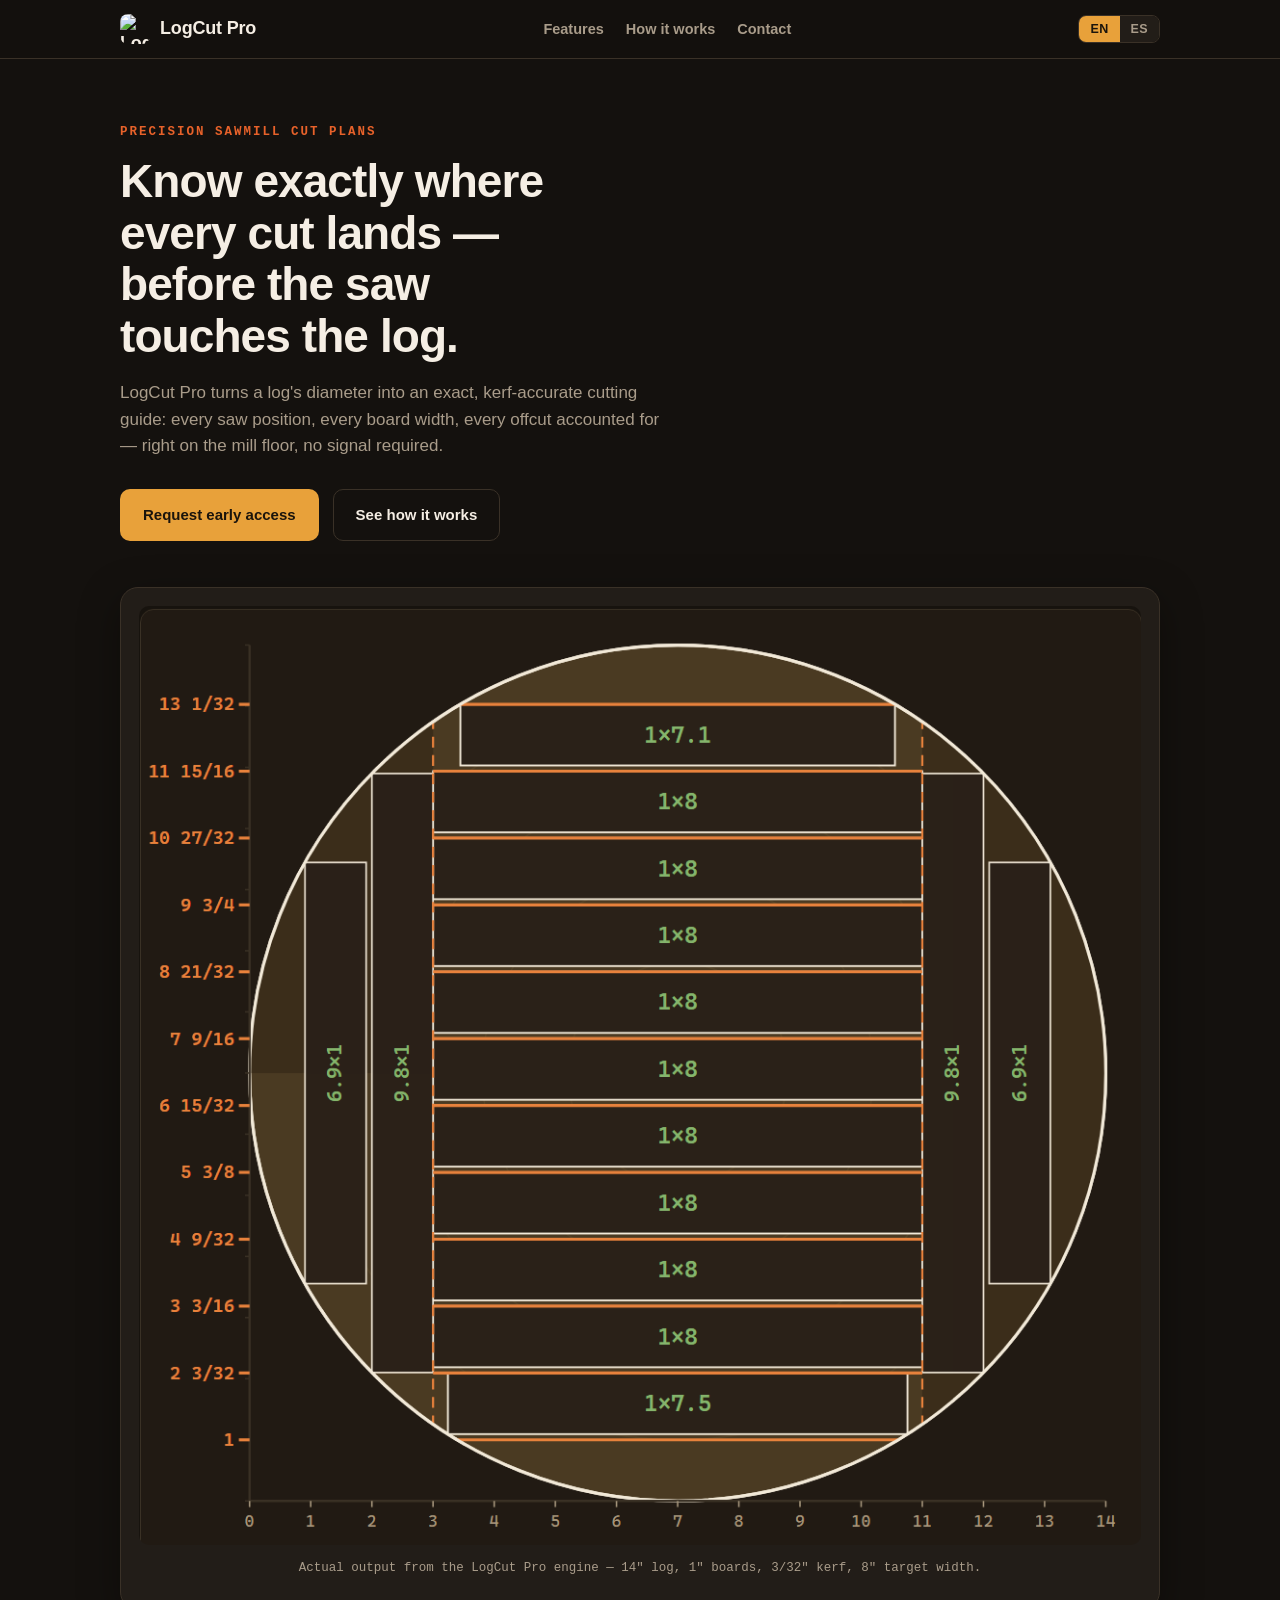
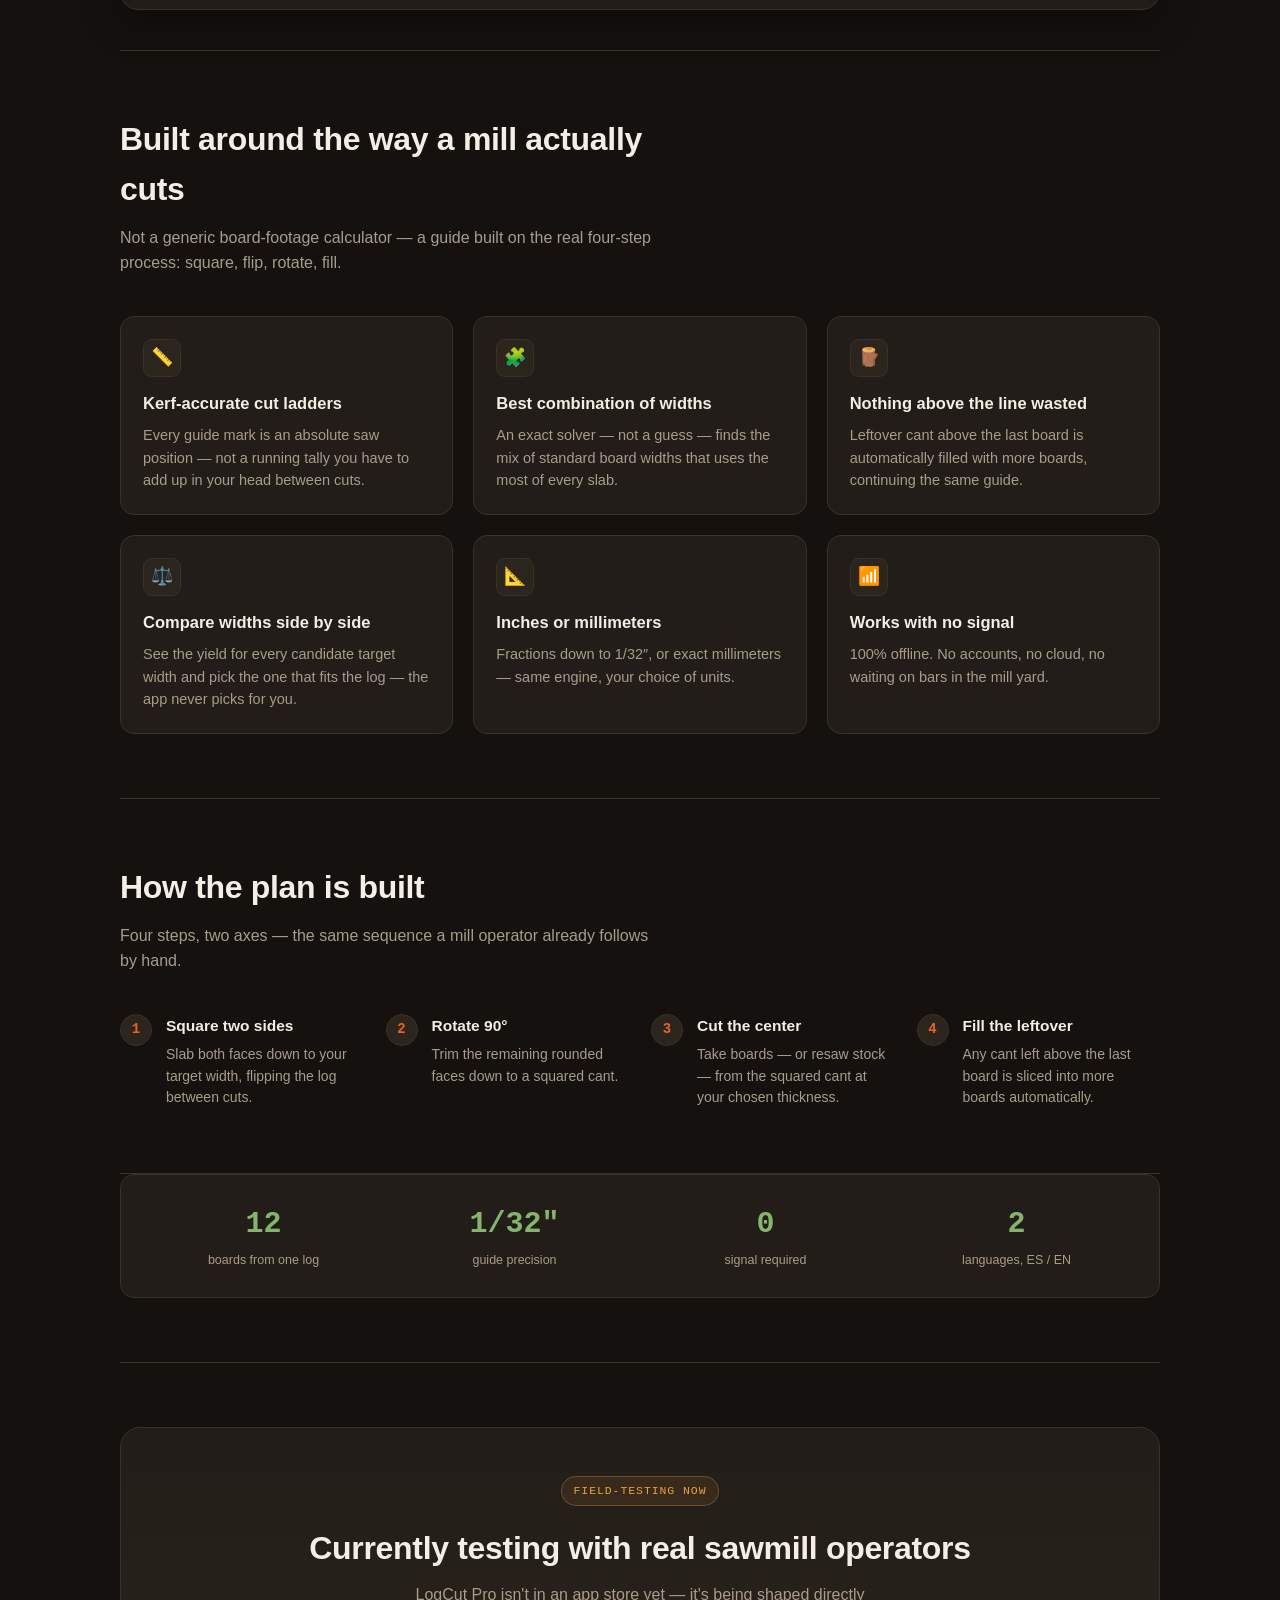
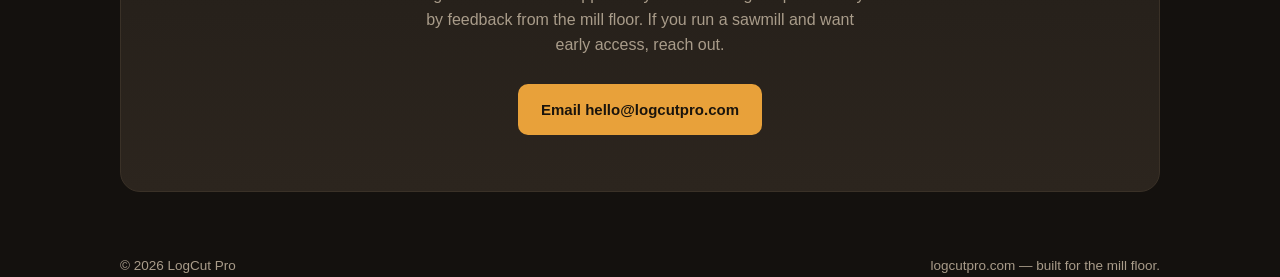
==== index.html @ 12db5804 "Landing page for LogCut Pro" ====
<!DOCTYPE html>
<html lang="en" data-lang="en">
<head>
<meta charset="UTF-8" />
<meta name="viewport" content="width=device-width, initial-scale=1.0" />
<title>LogCut Pro — Precision cut plans for the mill floor</title>
<meta name="description" content="LogCut Pro turns a log's diameter into an exact, kerf-accurate cutting guide — every saw position, every board width, right on the mill floor, no signal required." />
<link rel="icon" href="assets/favicon.png" />
<style>
  :root {
    --bg: #14110E;
    --surface: #221D18;
    --surface-alt: #2C251E;
    --border: #3A3127;
    --text: #F5EEE4;
    --text-dim: #A99C8A;
    --accent: #E8A13A;
    --accent-text: #1A140C;
    --cut: #E8622A;
    --dim-green: #85B56D;
    --danger: #D9534F;
    --font-ui: -apple-system, BlinkMacSystemFont, "Segoe UI", Roboto, Helvetica, Arial, sans-serif;
    --font-mono: ui-monospace, "Cascadia Mono", "SF Mono", Menlo, Consolas, monospace;
  }
  * { box-sizing: border-box; }
  html { scroll-behavior: smooth; }
  html, body { overflow-x: hidden; max-width: 100%; }
  body {
    margin: 0;
    background: var(--bg);
    color: var(--text);
    font-family: var(--font-ui);
    line-height: 1.55;
    -webkit-font-smoothing: antialiased;
  }
  img { max-width: 100%; display: block; }
  a { color: inherit; }
  .wrap { max-width: 1080px; margin: 0 auto; padding: 0 20px; }

  /* ---- Nav ---- */
  header.nav {
    position: sticky;
    top: 0;
    z-index: 20;
    background: rgba(20, 17, 14, 0.92);
    backdrop-filter: blur(6px);
    border-bottom: 1px solid var(--border);
  }
  .nav-inner {
    max-width: 1080px;
    margin: 0 auto;
    padding: 14px 20px;
    display: flex;
    flex-wrap: wrap;
    align-items: center;
    justify-content: space-between;
    gap: 10px 16px;
  }
  .brand { display: flex; align-items: center; gap: 10px; font-weight: 800; font-size: 18px; letter-spacing: -0.01em; }
  .brand img { width: 30px; height: 30px; border-radius: 8px; }
  nav.links { display: flex; align-items: center; gap: 22px; order: 3; width: 100%; justify-content: center; }
  @media (min-width: 620px) {
    nav.links { width: auto; order: 0; }
  }
  nav.links a {
    text-decoration: none;
    color: var(--text-dim);
    font-size: 14.5px;
    font-weight: 600;
  }
  nav.links a:hover { color: var(--text); }
  .lang-toggle {
    display: flex;
    border: 1px solid var(--border);
    border-radius: 8px;
    overflow: hidden;
  }
  .lang-toggle button {
    background: var(--surface);
    color: var(--text-dim);
    border: none;
    padding: 6px 11px;
    font-size: 12.5px;
    font-weight: 700;
    cursor: pointer;
    letter-spacing: 0.03em;
  }
  .lang-toggle button.active { background: var(--accent); color: var(--accent-text); }

  /* ---- Hero ---- */
  .hero { padding: 64px 0 40px; }
  .eyebrow {
    font-family: var(--font-mono);
    font-size: 12.5px;
    letter-spacing: 0.16em;
    text-transform: uppercase;
    color: var(--cut);
    margin: 0 0 14px;
    font-weight: 700;
  }
  h1 {
    font-size: clamp(30px, 4.6vw, 46px);
    line-height: 1.12;
    margin: 0 0 18px;
    letter-spacing: -0.02em;
    max-width: 18ch;
  }
  .lede { color: var(--text-dim); font-size: 17px; max-width: 58ch; margin: 0 0 30px; }
  .cta-row { display: flex; flex-wrap: wrap; gap: 14px; margin-bottom: 8px; }
  .btn {
    display: inline-flex;
    align-items: center;
    gap: 8px;
    padding: 13px 22px;
    border-radius: 10px;
    font-weight: 700;
    font-size: 15px;
    text-decoration: none;
    border: 1px solid transparent;
    cursor: pointer;
  }
  .btn-primary { background: var(--accent); color: var(--accent-text); }
  .btn-primary:hover { filter: brightness(1.08); }
  .btn-ghost { background: transparent; border-color: var(--border); color: var(--text); }
  .btn-ghost:hover { border-color: var(--text-dim); }

  .hero-shot {
    margin-top: 46px;
    background: var(--surface);
    border: 1px solid var(--border);
    border-radius: 18px;
    padding: 18px;
    box-shadow: 0 12px 40px rgba(0,0,0,0.35);
  }
  .hero-shot img { border-radius: 10px; }
  .hero-caption {
    font-family: var(--font-mono);
    font-size: 12.5px;
    color: var(--text-dim);
    margin-top: 14px;
    text-align: center;
  }

  /* ---- Sections ---- */
  section { padding: 64px 0; border-top: 1px solid var(--border); }
  .section-head { max-width: 60ch; margin-bottom: 40px; }
  h2 { font-size: clamp(24px, 3vw, 32px); margin: 0 0 12px; letter-spacing: -0.01em; }
  .section-lede { color: var(--text-dim); font-size: 16px; margin: 0; }

  .grid {
    display: grid;
    grid-template-columns: repeat(auto-fit, minmax(260px, 1fr));
    gap: 20px;
  }
  .card {
    background: var(--surface);
    border: 1px solid var(--border);
    border-radius: 14px;
    padding: 22px;
  }
  .card .icon {
    width: 38px;
    height: 38px;
    border-radius: 9px;
    background: var(--surface-alt);
    border: 1px solid var(--border);
    display: flex;
    align-items: center;
    justify-content: center;
    font-size: 18px;
    margin-bottom: 14px;
  }
  .card h3 { font-size: 16.5px; margin: 0 0 8px; }
  .card p { color: var(--text-dim); font-size: 14.5px; margin: 0; }

  /* ---- How it works ---- */
  .steps { display: grid; grid-template-columns: repeat(auto-fit, minmax(220px, 1fr)); gap: 22px; counter-reset: step; }
  .step { position: relative; padding-left: 46px; }
  .step .num {
    position: absolute;
    left: 0; top: 0;
    width: 32px; height: 32px;
    border-radius: 50%;
    background: var(--surface-alt);
    border: 1px solid var(--border);
    color: var(--cut);
    font-weight: 800;
    font-family: var(--font-mono);
    display: flex; align-items: center; justify-content: center;
    font-size: 14px;
  }
  .step h3 { font-size: 15.5px; margin: 0 0 6px; }
  .step p { color: var(--text-dim); font-size: 14px; margin: 0; }

  /* ---- Stat strip ---- */
  .stat-strip {
    display: grid;
    grid-template-columns: repeat(auto-fit, minmax(150px, 1fr));
    gap: 18px;
    background: var(--surface);
    border: 1px solid var(--border);
    border-radius: 14px;
    padding: 26px;
  }
  .stat { text-align: center; }
  .stat .n { font-size: 30px; font-weight: 800; color: var(--dim-green); font-family: var(--font-mono); }
  .stat .l { font-size: 12.5px; color: var(--text-dim); margin-top: 4px; }

  /* ---- Access ---- */
  .access {
    background: linear-gradient(180deg, var(--surface) 0%, var(--surface-alt) 100%);
    border: 1px solid var(--border);
    border-radius: 20px;
    padding: 48px 36px;
    text-align: center;
  }
  .access h2 { margin-bottom: 10px; }
  .access p { color: var(--text-dim); max-width: 52ch; margin: 0 auto 26px; }
  .badge {
    display: inline-block;
    font-family: var(--font-mono);
    font-size: 11.5px;
    letter-spacing: 0.08em;
    text-transform: uppercase;
    color: var(--accent);
    background: rgba(232, 161, 58, 0.1);
    border: 1px solid rgba(232, 161, 58, 0.3);
    padding: 5px 12px;
    border-radius: 999px;
    margin-bottom: 18px;
  }

  footer { padding: 34px 0 50px; }
  .foot-inner {
    display: flex;
    flex-wrap: wrap;
    justify-content: space-between;
    gap: 14px;
    color: var(--text-dim);
    font-size: 13.5px;
  }
  .foot-inner a { text-decoration: underline; text-underline-offset: 3px; }

  .lang-hidden { display: none !important; }
</style>
</head>
<body>

<header class="nav">
  <div class="nav-inner">
    <div class="brand"><img src="assets/icon.png" alt="LogCut Pro" />LogCut Pro</div>
    <nav class="links">
      <a href="#features" data-i18n-en>Features</a>
      <a href="#features" data-i18n-es>Funciones</a>
      <a href="#how" data-i18n-en>How it works</a>
      <a href="#how" data-i18n-es>Cómo funciona</a>
      <a href="#access" data-i18n-en>Contact</a>
      <a href="#access" data-i18n-es>Contacto</a>
    </nav>
    <div class="lang-toggle">
      <button id="btn-en" class="active">EN</button>
      <button id="btn-es">ES</button>
    </div>
  </div>
</header>

<main class="wrap">

  <section class="hero" style="border-top:none;">
    <p class="eyebrow" data-i18n-en>Precision sawmill cut plans</p>
    <p class="eyebrow" data-i18n-es>Planes de corte precisos para aserraderos</p>

    <h1 data-i18n-en>Know exactly where every cut lands — before the saw touches the log.</h1>
    <h1 data-i18n-es>Sabe exactamente dónde entra cada corte — antes de que la sierra toque la troza.</h1>

    <p class="lede" data-i18n-en>LogCut Pro turns a log's diameter into an exact, kerf-accurate cutting guide: every saw position, every board width, every offcut accounted for — right on the mill floor, no signal required.</p>
    <p class="lede" data-i18n-es>LogCut Pro convierte el diámetro de una troza en una guía de corte exacta, con el kerf ya descontado: cada posición de sierra, cada ancho de tabla, cada sobrante ya calculado — directo en el piso del aserradero, sin necesidad de señal.</p>

    <div class="cta-row">
      <a class="btn btn-primary" href="mailto:hello@logcutpro.com?subject=LogCut%20Pro%20-%20Early%20access" data-i18n-en>Request early access</a>
      <a class="btn btn-primary" href="mailto:hello@logcutpro.com?subject=LogCut%20Pro%20-%20Acceso%20anticipado" data-i18n-es>Solicitar acceso anticipado</a>
      <a class="btn btn-ghost" href="#how" data-i18n-en>See how it works</a>
      <a class="btn btn-ghost" href="#how" data-i18n-es>Ver cómo funciona</a>
    </div>

    <div class="hero-shot">
      <img src="assets/hero-diagram.png" alt="Real cutting guide generated by the LogCut Pro engine for a 14 inch log" />
      <p class="hero-caption" data-i18n-en>Actual output from the LogCut Pro engine — 14&Prime; log, 1&Prime; boards, 3/32&Prime; kerf, 8&Prime; target width.</p>
      <p class="hero-caption" data-i18n-es>Resultado real del motor de LogCut Pro — troza de 14&Prime;, tablas de 1&Prime;, kerf de 3/32&Prime;, ancho objetivo de 8&Prime;.</p>
    </div>
  </section>

  <section id="features">
    <div class="section-head">
      <h2 data-i18n-en>Built around the way a mill actually cuts</h2>
      <h2 data-i18n-es>Pensada para cómo se corta de verdad en el aserradero</h2>
      <p class="section-lede" data-i18n-en>Not a generic board-footage calculator — a guide built on the real four-step process: square, flip, rotate, fill.</p>
      <p class="section-lede" data-i18n-es>No es una calculadora genérica de pie-tabla — es una guía basada en el proceso real de cuatro pasos: escuadrar, voltear, rotar y rellenar.</p>
    </div>

    <div class="grid">
      <div class="card">
        <div class="icon">📏</div>
        <h3 data-i18n-en>Kerf-accurate cut ladders</h3>
        <h3 data-i18n-es>Escalera de cortes exacta con kerf</h3>
        <p data-i18n-en>Every guide mark is an absolute saw position — not a running tally you have to add up in your head between cuts.</p>
        <p data-i18n-es>Cada marca de la guía es una posición absoluta de la sierra — no una suma que tengas que llevar en la cabeza entre corte y corte.</p>
      </div>
      <div class="card">
        <div class="icon">🧩</div>
        <h3 data-i18n-en>Best combination of widths</h3>
        <h3 data-i18n-es>Mejor combinación de anchos</h3>
        <p data-i18n-en>An exact solver — not a guess — finds the mix of standard board widths that uses the most of every slab.</p>
        <p data-i18n-es>Un solucionador exacto — no una aproximación — encuentra la combinación de anchos estándar que mejor aprovecha cada cachete.</p>
      </div>
      <div class="card">
        <div class="icon">🪵</div>
        <h3 data-i18n-en>Nothing above the line wasted</h3>
        <h3 data-i18n-es>Nada se desperdicia arriba de la línea</h3>
        <p data-i18n-en>Leftover cant above the last board is automatically filled with more boards, continuing the same guide.</p>
        <p data-i18n-es>El sobrante del canto arriba de la última tabla se rellena solo con más tablas, siguiendo la misma guía.</p>
      </div>
      <div class="card">
        <div class="icon">⚖️</div>
        <h3 data-i18n-en>Compare widths side by side</h3>
        <h3 data-i18n-es>Compara anchos uno junto a otro</h3>
        <p data-i18n-en>See the yield for every candidate target width and pick the one that fits the log — the app never picks for you.</p>
        <p data-i18n-es>Ve el rendimiento de cada ancho objetivo candidato y elige el que mejor le quede a la troza — la app nunca decide por ti.</p>
      </div>
      <div class="card">
        <div class="icon">📐</div>
        <h3 data-i18n-en>Inches or millimeters</h3>
        <h3 data-i18n-es>Pulgadas o milímetros</h3>
        <p data-i18n-en>Fractions down to 1/32&Prime;, or exact millimeters — same engine, your choice of units.</p>
        <p data-i18n-es>Fracciones hasta 1/32&Prime;, o milímetros exactos — mismo motor, tú eliges la unidad.</p>
      </div>
      <div class="card">
        <div class="icon">📶</div>
        <h3 data-i18n-en>Works with no signal</h3>
        <h3 data-i18n-es>Funciona sin señal</h3>
        <p data-i18n-en>100% offline. No accounts, no cloud, no waiting on bars in the mill yard.</p>
        <p data-i18n-es>100% sin conexión. Sin cuentas, sin nube, sin esperar señal en el patio del aserradero.</p>
      </div>
    </div>
  </section>

  <section id="how">
    <div class="section-head">
      <h2 data-i18n-en>How the plan is built</h2>
      <h2 data-i18n-es>Cómo se arma el plan</h2>
      <p class="section-lede" data-i18n-en>Four steps, two axes — the same sequence a mill operator already follows by hand.</p>
      <p class="section-lede" data-i18n-es>Cuatro pasos, dos ejes — la misma secuencia que un operario ya sigue a mano.</p>
    </div>
    <div class="steps">
      <div class="step">
        <div class="num">1</div>
        <h3 data-i18n-en>Square two sides</h3>
        <h3 data-i18n-es>Escuadrar dos lados</h3>
        <p data-i18n-en>Slab both faces down to your target width, flipping the log between cuts.</p>
        <p data-i18n-es>Se sacan los cachetes de ambos lados hasta el ancho objetivo, volteando la troza entre corte y corte.</p>
      </div>
      <div class="step">
        <div class="num">2</div>
        <h3 data-i18n-en>Rotate 90°</h3>
        <h3 data-i18n-es>Rotar 90°</h3>
        <p data-i18n-en>Trim the remaining rounded faces down to a squared cant.</p>
        <p data-i18n-es>Se quita la cáscara de las caras redondeadas restantes hasta dejar un canto cuadrado.</p>
      </div>
      <div class="step">
        <div class="num">3</div>
        <h3 data-i18n-en>Cut the center</h3>
        <h3 data-i18n-es>Cortar el centro</h3>
        <p data-i18n-en>Take boards — or resaw stock — from the squared cant at your chosen thickness.</p>
        <p data-i18n-es>Se sacan las tablas — o material para reaserradora — del canto cuadrado, en el grosor elegido.</p>
      </div>
      <div class="step">
        <div class="num">4</div>
        <h3 data-i18n-en>Fill the leftover</h3>
        <h3 data-i18n-es>Rellenar el sobrante</h3>
        <p data-i18n-en>Any cant left above the last board is sliced into more boards automatically.</p>
        <p data-i18n-es>Lo que sobra del canto arriba de la última tabla se corta en más tablas de forma automática.</p>
      </div>
    </div>
  </section>

  <section id="stats" style="padding-top:0;">
    <div class="stat-strip">
      <div class="stat"><div class="n">12</div><div class="l" data-i18n-en>boards from one log</div><div class="l" data-i18n-es>tablas de una sola troza</div></div>
      <div class="stat"><div class="n">1/32&Prime;</div><div class="l" data-i18n-en>guide precision</div><div class="l" data-i18n-es>precisión de guía</div></div>
      <div class="stat"><div class="n">0</div><div class="l" data-i18n-en>signal required</div><div class="l" data-i18n-es>señal requerida</div></div>
      <div class="stat"><div class="n">2</div><div class="l" data-i18n-en>languages, ES / EN</div><div class="l" data-i18n-es>idiomas, ES / EN</div></div>
    </div>
  </section>

  <section id="access">
    <div class="access">
      <span class="badge" data-i18n-en>Field-testing now</span>
      <span class="badge" data-i18n-es>En pruebas de campo</span>
      <h2 data-i18n-en>Currently testing with real sawmill operators</h2>
      <h2 data-i18n-es>Actualmente en pruebas con operarios reales de aserradero</h2>
      <p data-i18n-en>LogCut Pro isn't in an app store yet — it's being shaped directly by feedback from the mill floor. If you run a sawmill and want early access, reach out.</p>
      <p data-i18n-es>LogCut Pro todavía no está en una tienda de apps — se está afinando directamente con la retroalimentación del piso del aserradero. Si operas un aserradero y quieres acceso anticipado, escríbenos.</p>
      <div class="cta-row" style="justify-content:center;">
        <a class="btn btn-primary" href="mailto:hello@logcutpro.com?subject=LogCut%20Pro%20-%20Early%20access" data-i18n-en>Email hello@logcutpro.com</a>
        <a class="btn btn-primary" href="mailto:hello@logcutpro.com?subject=LogCut%20Pro%20-%20Acceso%20anticipado" data-i18n-es>Escribe a hello@logcutpro.com</a>
      </div>
    </div>
  </section>

</main>

<footer class="wrap">
  <div class="foot-inner">
    <span>&copy; <span id="year"></span> LogCut Pro</span>
    <span data-i18n-en>logcutpro.com — built for the mill floor.</span>
    <span data-i18n-es>logcutpro.com — hecha para el piso del aserradero.</span>
  </div>
</footer>

<script>
  document.getElementById("year").textContent = new Date().getFullYear();

  var enBtn = document.getElementById("btn-en");
  var esBtn = document.getElementById("btn-es");

  function setLang(lang) {
    document.documentElement.setAttribute("data-lang", lang);
    document.documentElement.setAttribute("lang", lang);
    enBtn.classList.toggle("active", lang === "en");
    esBtn.classList.toggle("active", lang === "es");
    document.querySelectorAll("[data-i18n-en]").forEach(function (el) {
      el.classList.toggle("lang-hidden", lang !== "en");
    });
    document.querySelectorAll("[data-i18n-es]").forEach(function (el) {
      el.classList.toggle("lang-hidden", lang !== "es");
    });
    try { localStorage.setItem("logcutpro-lang", lang); } catch (e) {}
  }

  enBtn.addEventListener("click", function () { setLang("en"); });
  esBtn.addEventListener("click", function () { setLang("es"); });

  var saved = null;
  try { saved = localStorage.getItem("logcutpro-lang"); } catch (e) {}
  setLang(saved === "es" ? "es" : "en");
</script>

</body>
</html>
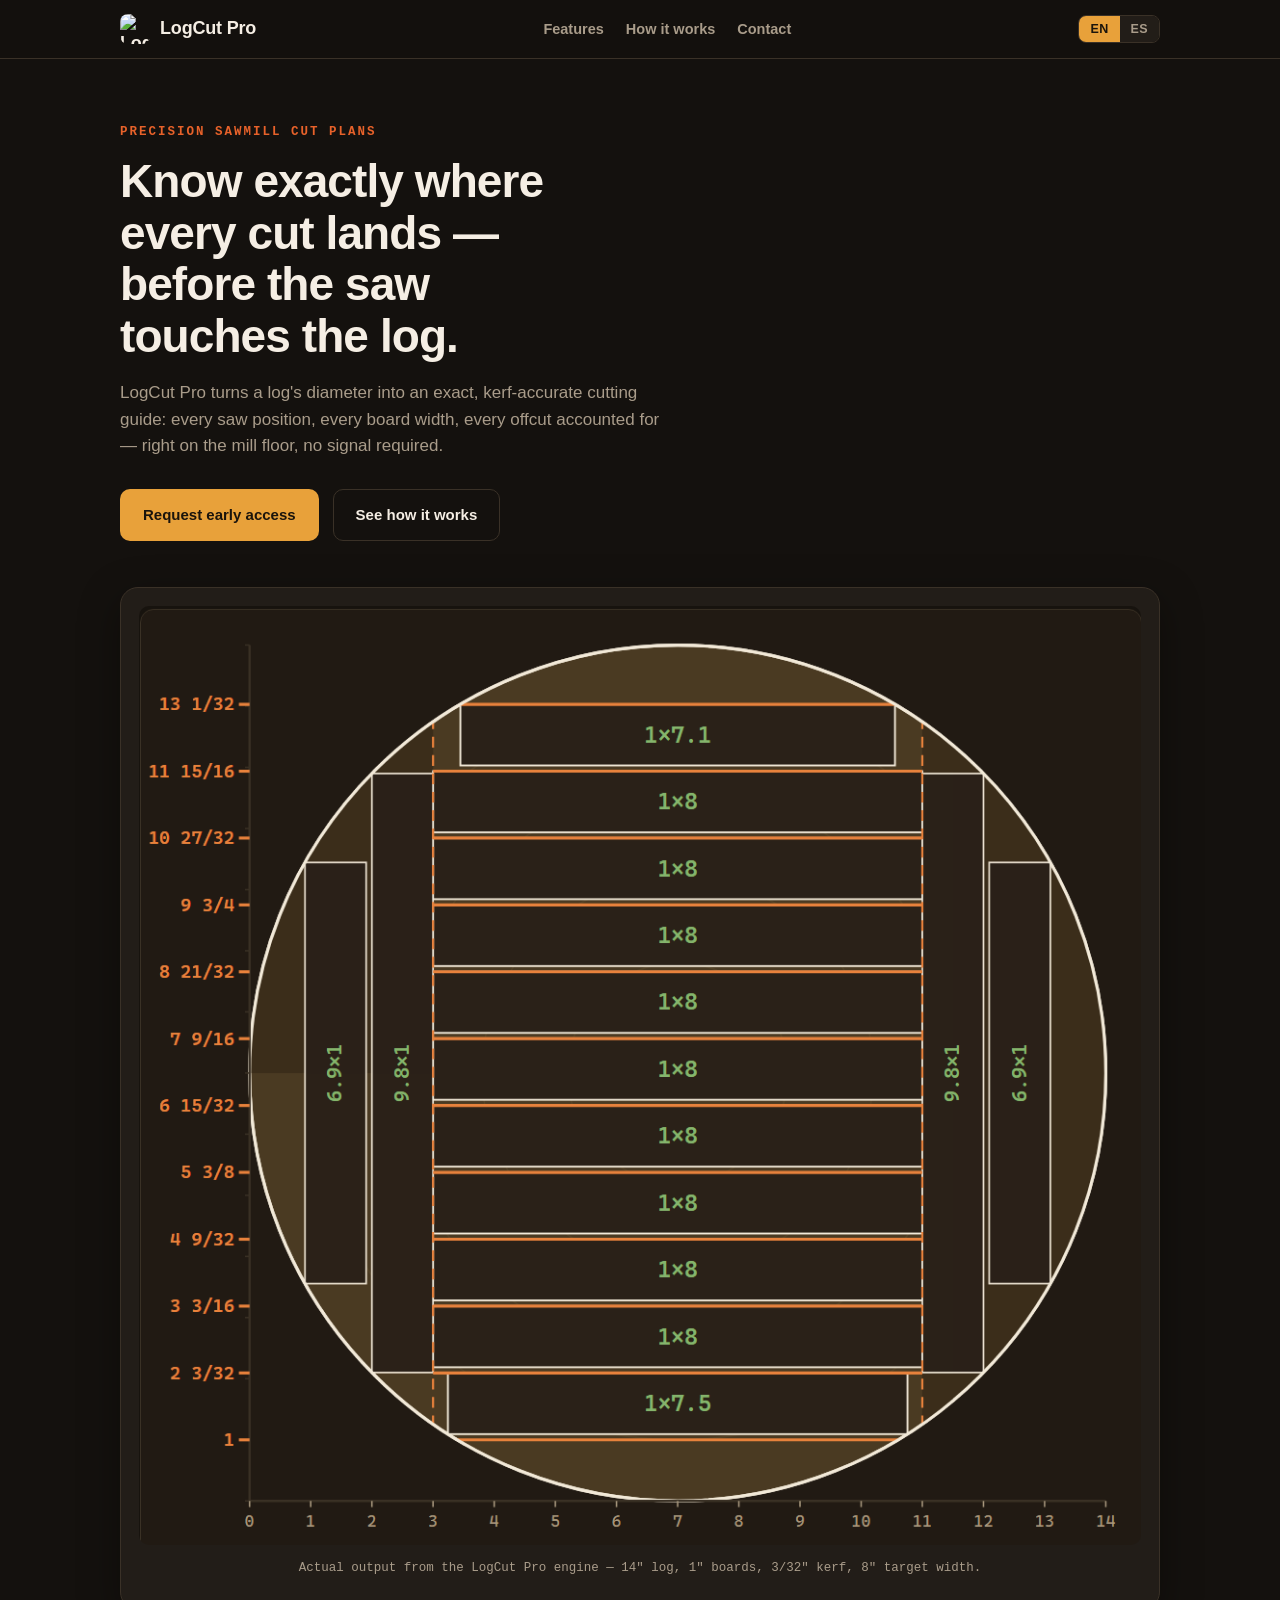
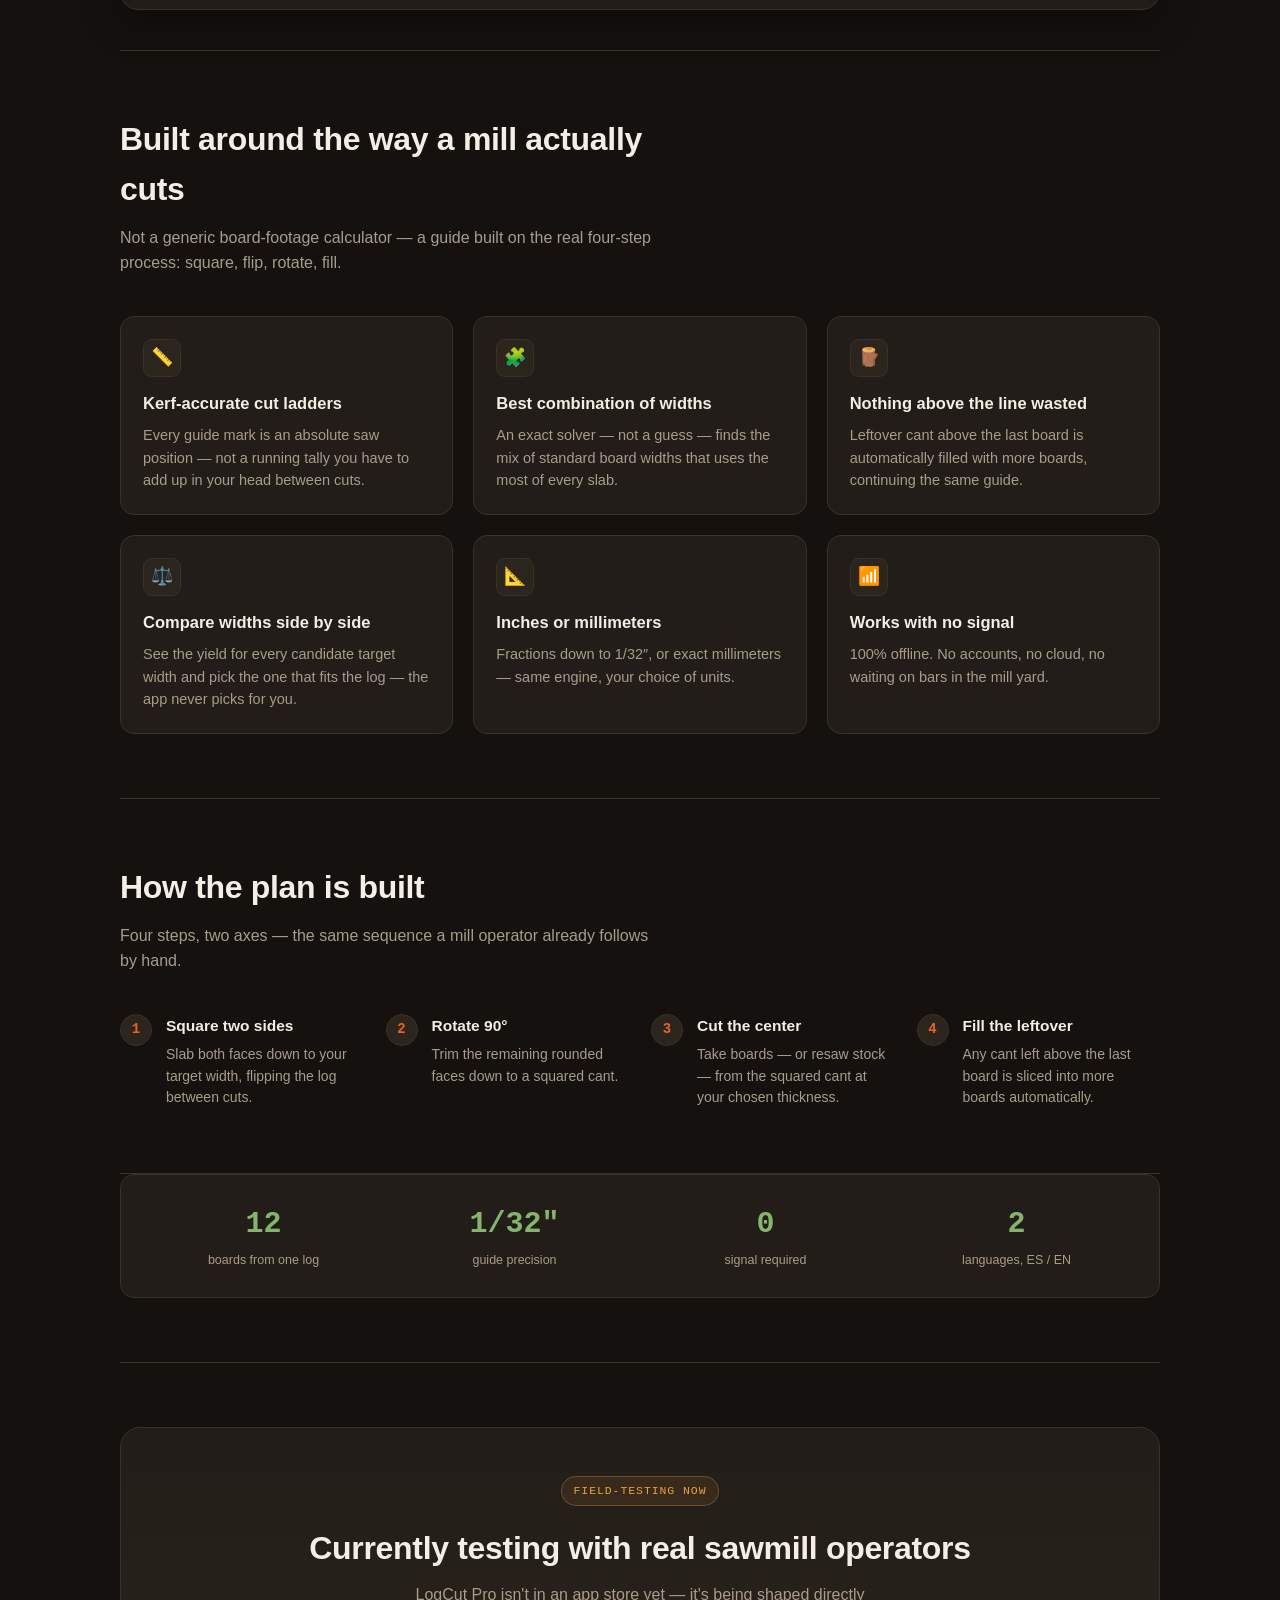
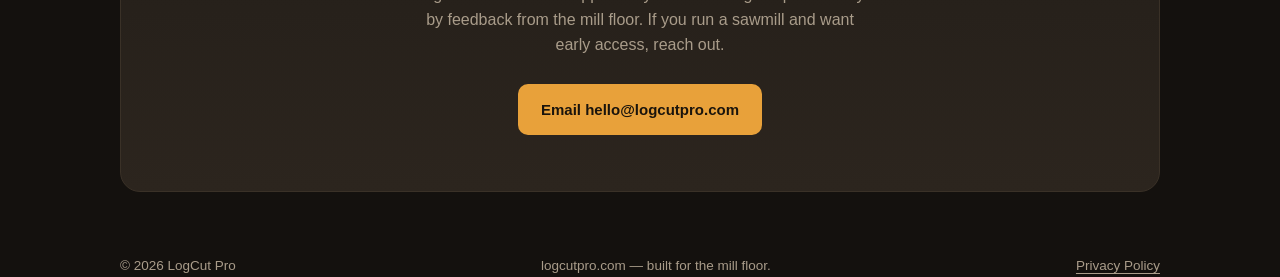
==== commit dd02a923: "Add privacy policy page Required for the Google Play Console listing (LogCut Pro is fully offline, n" ====
--- a/index.html
+++ b/index.html
@@ -414,6 +414,8 @@
     <span>&copy; <span id="year"></span> LogCut Pro</span>
     <span data-i18n-en>logcutpro.com — built for the mill floor.</span>
     <span data-i18n-es>logcutpro.com — hecha para el piso del aserradero.</span>
+    <a href="privacy.html" data-i18n-en>Privacy Policy</a>
+    <a href="privacy.html" data-i18n-es>Política de privacidad</a>
   </div>
 </footer>
 
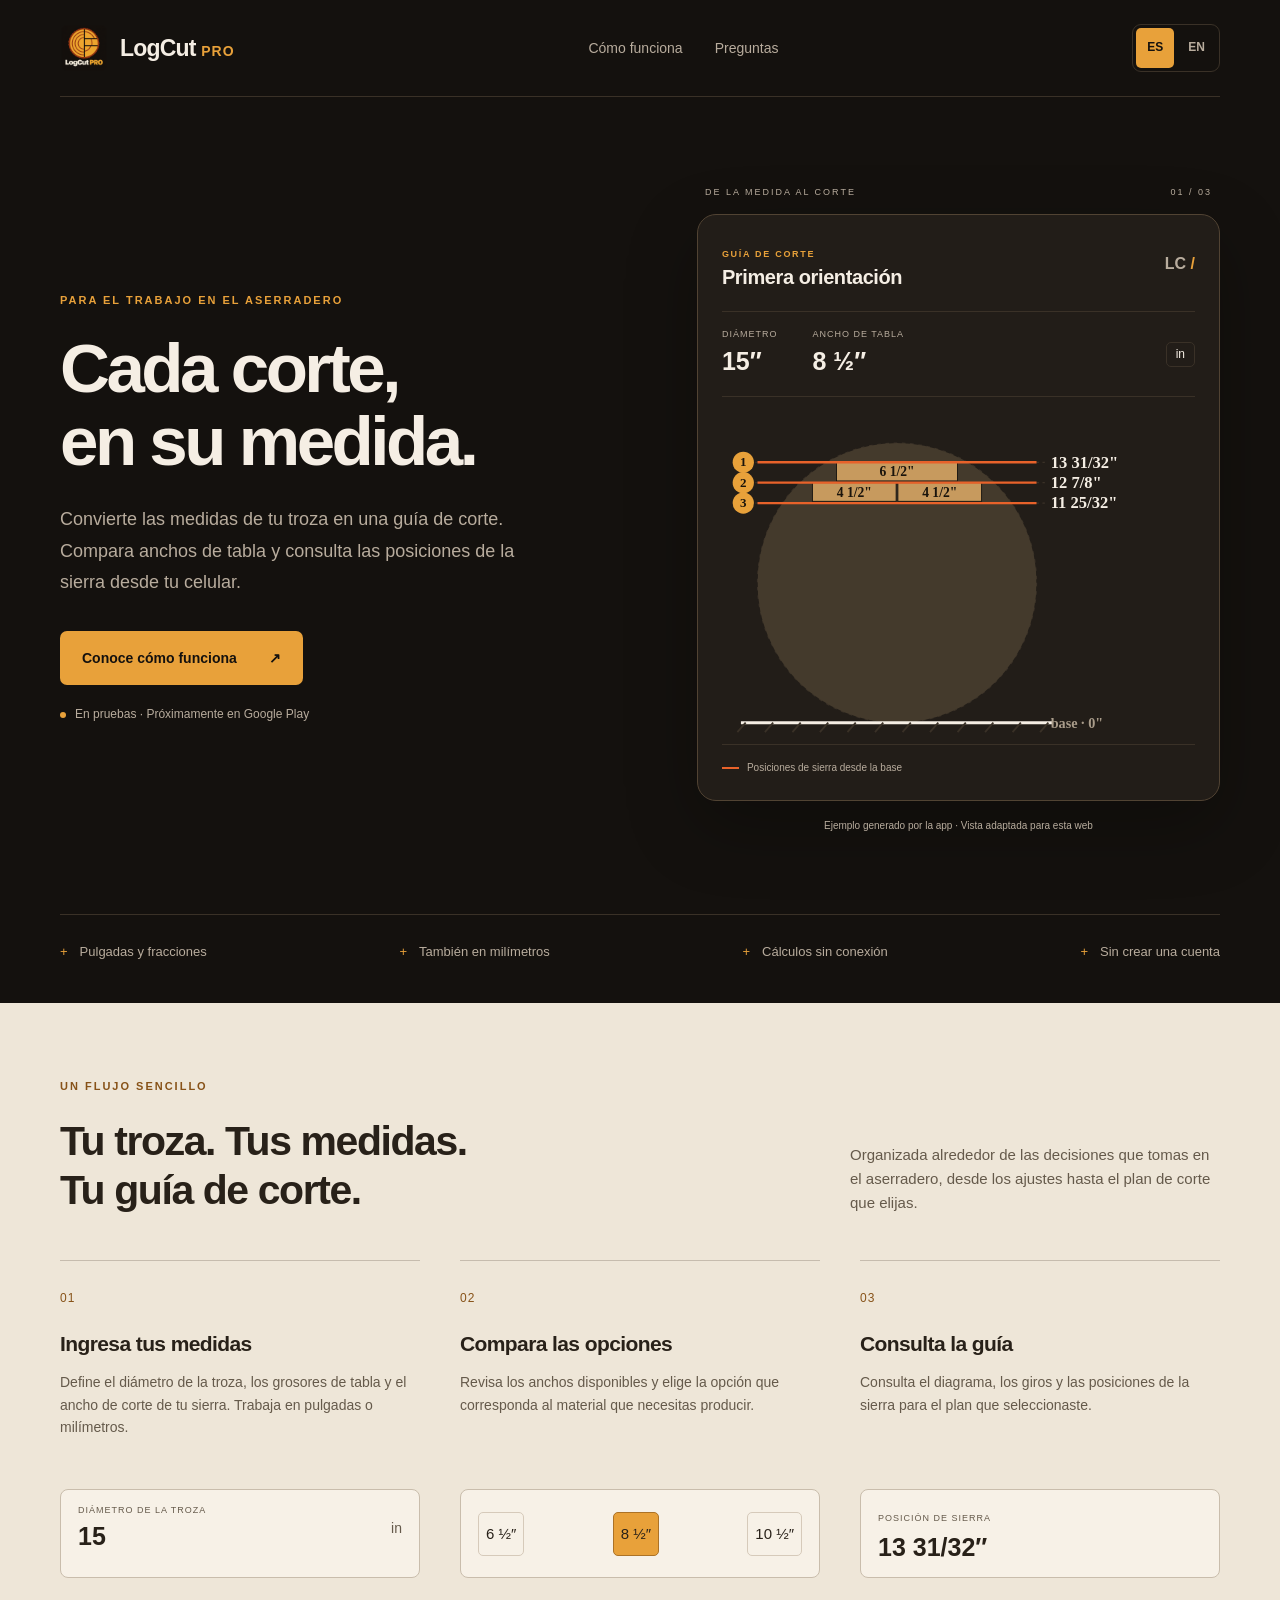
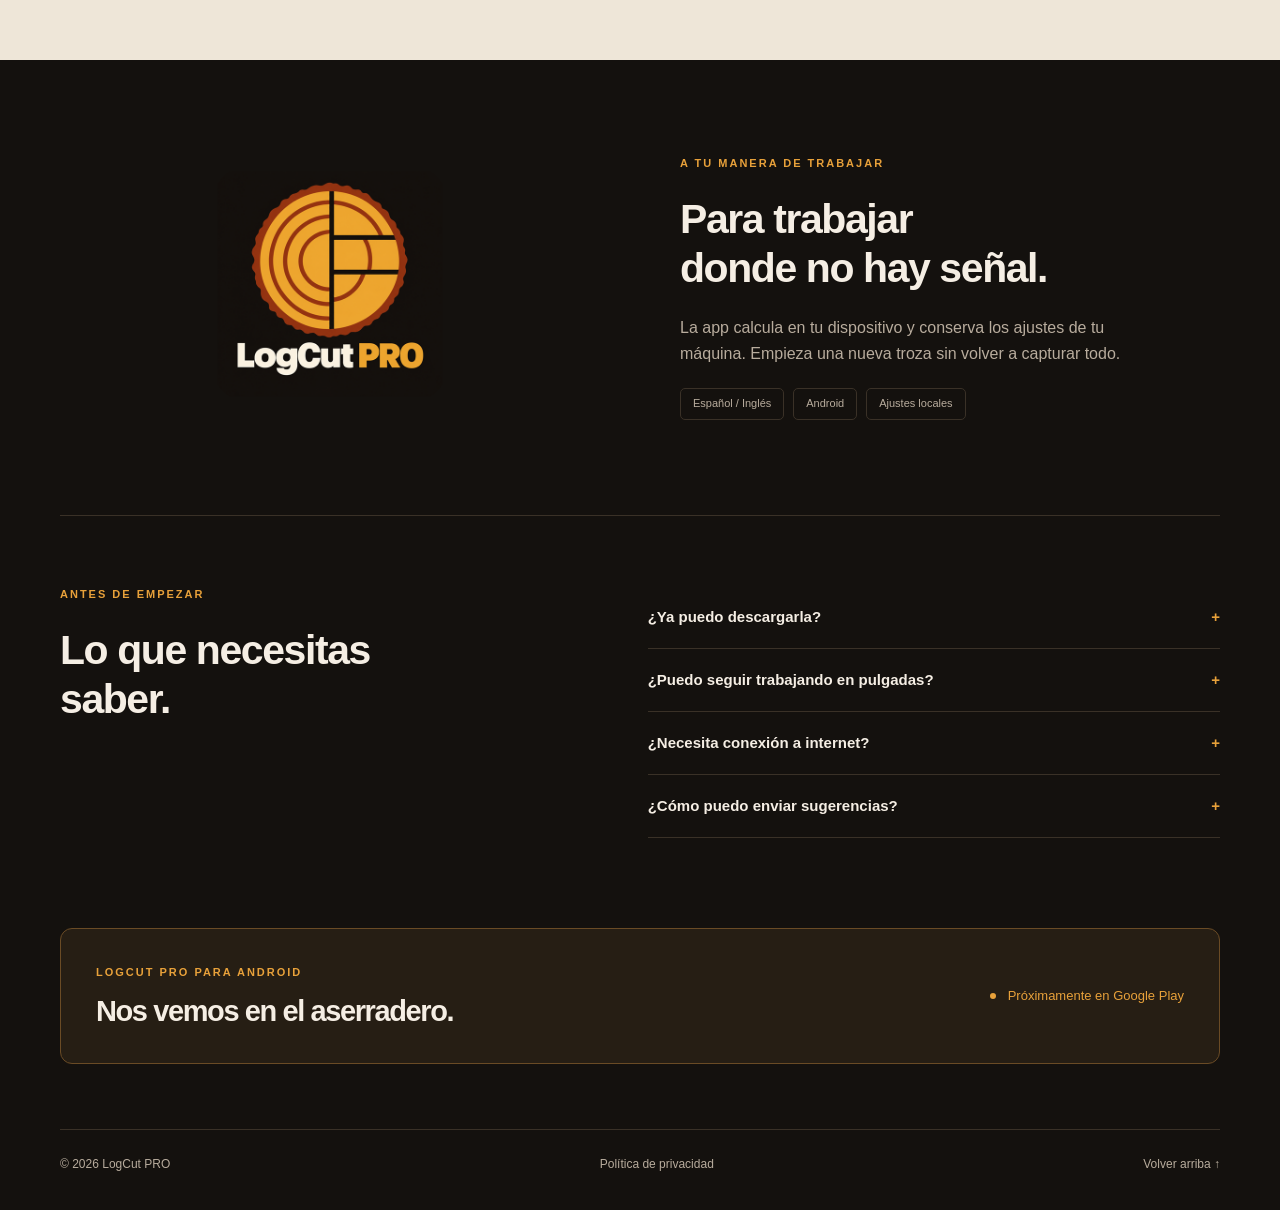
==== commit 06d4c5a4: "Publica nueva portada bilingüe y política de privacidad" ====
--- a/index.html
+++ b/index.html
@@ -1,451 +1,61 @@
-<!DOCTYPE html>
-<html lang="en" data-lang="en">
+<!doctype html>
+<html lang="es">
 <head>
-<meta charset="UTF-8" />
-<meta name="viewport" content="width=device-width, initial-scale=1.0" />
-<title>LogCut Pro — Precision cut plans for the mill floor</title>
-<meta name="description" content="LogCut Pro turns a log's diameter into an exact, kerf-accurate cutting guide — every saw position, every board width, right on the mill floor, no signal required." />
-<link rel="icon" href="assets/favicon.png" />
-<style>
-  :root {
-    --bg: #14110E;
-    --surface: #221D18;
-    --surface-alt: #2C251E;
-    --border: #3A3127;
-    --text: #F5EEE4;
-    --text-dim: #A99C8A;
-    --accent: #E8A13A;
-    --accent-text: #1A140C;
-    --cut: #E8622A;
-    --dim-green: #85B56D;
-    --danger: #D9534F;
-    --font-ui: -apple-system, BlinkMacSystemFont, "Segoe UI", Roboto, Helvetica, Arial, sans-serif;
-    --font-mono: ui-monospace, "Cascadia Mono", "SF Mono", Menlo, Consolas, monospace;
-  }
-  * { box-sizing: border-box; }
-  html { scroll-behavior: smooth; }
-  html, body { overflow-x: hidden; max-width: 100%; }
-  body {
-    margin: 0;
-    background: var(--bg);
-    color: var(--text);
-    font-family: var(--font-ui);
-    line-height: 1.55;
-    -webkit-font-smoothing: antialiased;
-  }
-  img { max-width: 100%; display: block; }
-  a { color: inherit; }
-  .wrap { max-width: 1080px; margin: 0 auto; padding: 0 20px; }
-
-  /* ---- Nav ---- */
-  header.nav {
-    position: sticky;
-    top: 0;
-    z-index: 20;
-    background: rgba(20, 17, 14, 0.92);
-    backdrop-filter: blur(6px);
-    border-bottom: 1px solid var(--border);
-  }
-  .nav-inner {
-    max-width: 1080px;
-    margin: 0 auto;
-    padding: 14px 20px;
-    display: flex;
-    flex-wrap: wrap;
-    align-items: center;
-    justify-content: space-between;
-    gap: 10px 16px;
-  }
-  .brand { display: flex; align-items: center; gap: 10px; font-weight: 800; font-size: 18px; letter-spacing: -0.01em; }
-  .brand img { width: 30px; height: 30px; border-radius: 8px; }
-  nav.links { display: flex; align-items: center; gap: 22px; order: 3; width: 100%; justify-content: center; }
-  @media (min-width: 620px) {
-    nav.links { width: auto; order: 0; }
-  }
-  nav.links a {
-    text-decoration: none;
-    color: var(--text-dim);
-    font-size: 14.5px;
-    font-weight: 600;
-  }
-  nav.links a:hover { color: var(--text); }
-  .lang-toggle {
-    display: flex;
-    border: 1px solid var(--border);
-    border-radius: 8px;
-    overflow: hidden;
-  }
-  .lang-toggle button {
-    background: var(--surface);
-    color: var(--text-dim);
-    border: none;
-    padding: 6px 11px;
-    font-size: 12.5px;
-    font-weight: 700;
-    cursor: pointer;
-    letter-spacing: 0.03em;
-  }
-  .lang-toggle button.active { background: var(--accent); color: var(--accent-text); }
-
-  /* ---- Hero ---- */
-  .hero { padding: 64px 0 40px; }
-  .eyebrow {
-    font-family: var(--font-mono);
-    font-size: 12.5px;
-    letter-spacing: 0.16em;
-    text-transform: uppercase;
-    color: var(--cut);
-    margin: 0 0 14px;
-    font-weight: 700;
-  }
-  h1 {
-    font-size: clamp(30px, 4.6vw, 46px);
-    line-height: 1.12;
-    margin: 0 0 18px;
-    letter-spacing: -0.02em;
-    max-width: 18ch;
-  }
-  .lede { color: var(--text-dim); font-size: 17px; max-width: 58ch; margin: 0 0 30px; }
-  .cta-row { display: flex; flex-wrap: wrap; gap: 14px; margin-bottom: 8px; }
-  .btn {
-    display: inline-flex;
-    align-items: center;
-    gap: 8px;
-    padding: 13px 22px;
-    border-radius: 10px;
-    font-weight: 700;
-    font-size: 15px;
-    text-decoration: none;
-    border: 1px solid transparent;
-    cursor: pointer;
-  }
-  .btn-primary { background: var(--accent); color: var(--accent-text); }
-  .btn-primary:hover { filter: brightness(1.08); }
-  .btn-ghost { background: transparent; border-color: var(--border); color: var(--text); }
-  .btn-ghost:hover { border-color: var(--text-dim); }
-
-  .hero-shot {
-    margin-top: 46px;
-    background: var(--surface);
-    border: 1px solid var(--border);
-    border-radius: 18px;
-    padding: 18px;
-    box-shadow: 0 12px 40px rgba(0,0,0,0.35);
-  }
-  .hero-shot img { border-radius: 10px; }
-  .hero-caption {
-    font-family: var(--font-mono);
-    font-size: 12.5px;
-    color: var(--text-dim);
-    margin-top: 14px;
-    text-align: center;
-  }
-
-  /* ---- Sections ---- */
-  section { padding: 64px 0; border-top: 1px solid var(--border); }
-  .section-head { max-width: 60ch; margin-bottom: 40px; }
-  h2 { font-size: clamp(24px, 3vw, 32px); margin: 0 0 12px; letter-spacing: -0.01em; }
-  .section-lede { color: var(--text-dim); font-size: 16px; margin: 0; }
-
-  .grid {
-    display: grid;
-    grid-template-columns: repeat(auto-fit, minmax(260px, 1fr));
-    gap: 20px;
-  }
-  .card {
-    background: var(--surface);
-    border: 1px solid var(--border);
-    border-radius: 14px;
-    padding: 22px;
-  }
-  .card .icon {
-    width: 38px;
-    height: 38px;
-    border-radius: 9px;
-    background: var(--surface-alt);
-    border: 1px solid var(--border);
-    display: flex;
-    align-items: center;
-    justify-content: center;
-    font-size: 18px;
-    margin-bottom: 14px;
-  }
-  .card h3 { font-size: 16.5px; margin: 0 0 8px; }
-  .card p { color: var(--text-dim); font-size: 14.5px; margin: 0; }
-
-  /* ---- How it works ---- */
-  .steps { display: grid; grid-template-columns: repeat(auto-fit, minmax(220px, 1fr)); gap: 22px; counter-reset: step; }
-  .step { position: relative; padding-left: 46px; }
-  .step .num {
-    position: absolute;
-    left: 0; top: 0;
-    width: 32px; height: 32px;
-    border-radius: 50%;
-    background: var(--surface-alt);
-    border: 1px solid var(--border);
-    color: var(--cut);
-    font-weight: 800;
-    font-family: var(--font-mono);
-    display: flex; align-items: center; justify-content: center;
-    font-size: 14px;
-  }
-  .step h3 { font-size: 15.5px; margin: 0 0 6px; }
-  .step p { color: var(--text-dim); font-size: 14px; margin: 0; }
-
-  /* ---- Stat strip ---- */
-  .stat-strip {
-    display: grid;
-    grid-template-columns: repeat(auto-fit, minmax(150px, 1fr));
-    gap: 18px;
-    background: var(--surface);
-    border: 1px solid var(--border);
-    border-radius: 14px;
-    padding: 26px;
-  }
-  .stat { text-align: center; }
-  .stat .n { font-size: 30px; font-weight: 800; color: var(--dim-green); font-family: var(--font-mono); }
-  .stat .l { font-size: 12.5px; color: var(--text-dim); margin-top: 4px; }
-
-  /* ---- Access ---- */
-  .access {
-    background: linear-gradient(180deg, var(--surface) 0%, var(--surface-alt) 100%);
-    border: 1px solid var(--border);
-    border-radius: 20px;
-    padding: 48px 36px;
-    text-align: center;
-  }
-  .access h2 { margin-bottom: 10px; }
-  .access p { color: var(--text-dim); max-width: 52ch; margin: 0 auto 26px; }
-  .badge {
-    display: inline-block;
-    font-family: var(--font-mono);
-    font-size: 11.5px;
-    letter-spacing: 0.08em;
-    text-transform: uppercase;
-    color: var(--accent);
-    background: rgba(232, 161, 58, 0.1);
-    border: 1px solid rgba(232, 161, 58, 0.3);
-    padding: 5px 12px;
-    border-radius: 999px;
-    margin-bottom: 18px;
-  }
-
-  footer { padding: 34px 0 50px; }
-  .foot-inner {
-    display: flex;
-    flex-wrap: wrap;
-    justify-content: space-between;
-    gap: 14px;
-    color: var(--text-dim);
-    font-size: 13.5px;
-  }
-  .foot-inner a { text-decoration: underline; text-underline-offset: 3px; }
-
-  .lang-hidden { display: none !important; }
-</style>
+  <meta charset="utf-8">
+  <meta name="viewport" content="width=device-width, initial-scale=1">
+  <title>LogCut PRO — Guías de corte para tu aserradero</title>
+  <meta name="description" content="De las medidas de tu troza a una guía de corte. Compara anchos y consulta posiciones de sierra en pulgadas o milímetros, sin conexión.">
+  <meta name="theme-color" content="#14110e">
+  <link rel="canonical" href="https://logcutpro.com/">
+  <link rel="icon" href="assets/favicon.png">
+  <link rel="stylesheet" href="styles.css">
+  <script src="site.js" defer></script>
 </head>
 <body>
-
-<header class="nav">
-  <div class="nav-inner">
-    <div class="brand"><img src="assets/icon.png" alt="LogCut Pro" />LogCut Pro</div>
-    <nav class="links">
-      <a href="#features" data-i18n-en>Features</a>
-      <a href="#features" data-i18n-es>Funciones</a>
-      <a href="#how" data-i18n-en>How it works</a>
-      <a href="#how" data-i18n-es>Cómo funciona</a>
-      <a href="#access" data-i18n-en>Contact</a>
-      <a href="#access" data-i18n-es>Contacto</a>
-    </nav>
-    <div class="lang-toggle">
-      <button id="btn-en" class="active">EN</button>
-      <button id="btn-es">ES</button>
+<a class="skip" href="#main" data-en="Skip to content">Ir al contenido</a>
+<header class="wrap header">
+  <a class="brand" href="#" aria-label="LogCut PRO"><img src="assets/icon.png" width="48" height="48" alt=""><span>LogCut <b>PRO</b></span></a>
+  <nav aria-label="Principal"><a href="#como" data-en="How it works">Cómo funciona</a><a href="#preguntas" data-en="Questions">Preguntas</a></nav>
+  <div class="language" aria-label="Idioma / Language"><button type="button" data-lang="es" aria-pressed="true">ES</button><button type="button" data-lang="en" aria-pressed="false">EN</button></div>
+</header>
+<main id="main">
+  <section class="hero wrap">
+    <div class="hero-copy">
+      <p class="eyebrow" data-en="FOR THE SAWMILL FLOOR">PARA EL TRABAJO EN EL ASERRADERO</p>
+      <h1 data-en="Every cut.<br>Clearly measured.">Cada corte,<br>en su medida.</h1>
+      <p class="lead" data-en="Turn your log measurements into a cutting guide. Compare board widths and check your saw positions, right on your phone.">Convierte las medidas de tu troza en una guía de corte. Compara anchos de tabla y consulta las posiciones de la sierra desde tu celular.</p>
+      <a class="button" href="#como"><span data-en="See how it works">Conoce cómo funciona</span><span aria-hidden="true">↗</span></a>
+      <p class="availability"><span class="dot"></span><span data-en="In testing · Coming to Google Play">En pruebas · Próximamente en Google Play</span></p>
     </div>
-  </div>
-</header>
-
-<main class="wrap">
-
-  <section class="hero" style="border-top:none;">
-    <p class="eyebrow" data-i18n-en>Precision sawmill cut plans</p>
-    <p class="eyebrow" data-i18n-es>Planes de corte precisos para aserraderos</p>
-
-    <h1 data-i18n-en>Know exactly where every cut lands — before the saw touches the log.</h1>
-    <h1 data-i18n-es>Sabe exactamente dónde entra cada corte — antes de que la sierra toque la troza.</h1>
-
-    <p class="lede" data-i18n-en>LogCut Pro turns a log's diameter into an exact, kerf-accurate cutting guide: every saw position, every board width, every offcut accounted for — right on the mill floor, no signal required.</p>
-    <p class="lede" data-i18n-es>LogCut Pro convierte el diámetro de una troza en una guía de corte exacta, con el kerf ya descontado: cada posición de sierra, cada ancho de tabla, cada sobrante ya calculado — directo en el piso del aserradero, sin necesidad de señal.</p>
-
-    <div class="cta-row">
-      <a class="btn btn-primary" href="mailto:hello@logcutpro.com?subject=LogCut%20Pro%20-%20Early%20access" data-i18n-en>Request early access</a>
-      <a class="btn btn-primary" href="mailto:hello@logcutpro.com?subject=LogCut%20Pro%20-%20Acceso%20anticipado" data-i18n-es>Solicitar acceso anticipado</a>
-      <a class="btn btn-ghost" href="#how" data-i18n-en>See how it works</a>
-      <a class="btn btn-ghost" href="#how" data-i18n-es>Ver cómo funciona</a>
-    </div>
-
-    <div class="hero-shot">
-      <img src="assets/hero-diagram.png" alt="Real cutting guide generated by the LogCut Pro engine for a 14 inch log" />
-      <p class="hero-caption" data-i18n-en>Actual output from the LogCut Pro engine — 14&Prime; log, 1&Prime; boards, 3/32&Prime; kerf, 8&Prime; target width.</p>
-      <p class="hero-caption" data-i18n-es>Resultado real del motor de LogCut Pro — troza de 14&Prime;, tablas de 1&Prime;, kerf de 3/32&Prime;, ancho objetivo de 8&Prime;.</p>
+    <div class="preview-area">
+      <div class="preview-label"><span data-en="FROM THE MEASUREMENT TO THE CUT">DE LA MEDIDA AL CORTE</span><span>01 / 03</span></div>
+      <article class="guide-card">
+        <div class="card-head"><div><span class="eyebrow" data-en="CUTTING GUIDE">GUÍA DE CORTE</span><h2 data-en="First orientation">Primera orientación</h2></div><span class="small-logo">LC<span> / </span></span></div>
+        <div class="measure-strip"><div><small data-en="LOG DIAMETER">DIÁMETRO</small><strong>15″</strong></div><div><small data-en="BOARD WIDTH">ANCHO DE TABLA</small><strong>8 ½″</strong></div><span class="unit">in</span></div>
+        <img class="diagram" src="assets/cut-guide.svg" width="400" height="276" alt="Ejemplo de una guía de corte con posiciones de sierra para una troza de 15 pulgadas" data-alt-en="Example cutting guide with saw positions for a 15-inch log">
+        <div class="guide-foot"><span class="legend"></span><span data-en="Saw positions measured from the base">Posiciones de sierra desde la base</span></div>
+      </article>
+      <p class="caption" data-en="Example generated by the app · Layout adapted for this website">Ejemplo generado por la app · Vista adaptada para esta web</p>
     </div>
   </section>
-
-  <section id="features">
-    <div class="section-head">
-      <h2 data-i18n-en>Built around the way a mill actually cuts</h2>
-      <h2 data-i18n-es>Pensada para cómo se corta de verdad en el aserradero</h2>
-      <p class="section-lede" data-i18n-en>Not a generic board-footage calculator — a guide built on the real four-step process: square, flip, rotate, fill.</p>
-      <p class="section-lede" data-i18n-es>No es una calculadora genérica de pie-tabla — es una guía basada en el proceso real de cuatro pasos: escuadrar, voltear, rotar y rellenar.</p>
+  <div class="benefits wrap"><span data-en="Inches & fractions">Pulgadas y fracciones</span><span data-en="Millimeters too">También en milímetros</span><span data-en="Offline calculations">Cálculos sin conexión</span><span data-en="No account needed">Sin crear una cuenta</span></div>
+  <section class="workflow" id="como"><div class="wrap">
+    <div class="section-head"><div><p class="eyebrow" data-en="A SIMPLE WORKFLOW">UN FLUJO SENCILLO</p><h2 data-en="Your log. Your sizes.<br>Your cutting guide.">Tu troza. Tus medidas.<br>Tu guía de corte.</h2></div><p data-en="Built around the decisions you make at the mill, from setup to the selected cutting plan.">Organizada alrededor de las decisiones que tomas en el aserradero, desde los ajustes hasta el plan de corte que elijas.</p></div>
+    <div class="steps">
+      <article><span class="number">01</span><h3 data-en="Enter your sizes">Ingresa tus medidas</h3><p data-en="Set the log diameter, board thicknesses and your saw's kerf. Work in inches or millimeters.">Define el diámetro de la troza, los grosores de tabla y el ancho de corte de tu sierra. Trabaja en pulgadas o milímetros.</p><div class="sample"><small data-en="LOG DIAMETER">DIÁMETRO DE LA TROZA</small><strong>15 <span>in</span></strong></div></article>
+      <article><span class="number">02</span><h3 data-en="Compare your options">Compara las opciones</h3><p data-en="Review the available board widths and choose the option that fits the material you need to produce.">Revisa los anchos disponibles y elige la opción que corresponda al material que necesitas producir.</p><div class="widths" aria-hidden="true"><span>6 ½″</span><span>8 ½″</span><span>10 ½″</span></div></article>
+      <article><span class="number">03</span><h3 data-en="Open the cutting guide">Consulta la guía</h3><p data-en="Check the diagram, rotations and saw positions for the plan you selected.">Consulta el diagrama, los giros y las posiciones de la sierra para el plan que seleccionaste.</p><div class="sample cut"><span data-en="SAW POSITION">POSICIÓN DE SIERRA</span><strong>13 31/32″</strong></div></article>
     </div>
-
-    <div class="grid">
-      <div class="card">
-        <div class="icon">📏</div>
-        <h3 data-i18n-en>Kerf-accurate cut ladders</h3>
-        <h3 data-i18n-es>Escalera de cortes exacta con kerf</h3>
-        <p data-i18n-en>Every guide mark is an absolute saw position — not a running tally you have to add up in your head between cuts.</p>
-        <p data-i18n-es>Cada marca de la guía es una posición absoluta de la sierra — no una suma que tengas que llevar en la cabeza entre corte y corte.</p>
-      </div>
-      <div class="card">
-        <div class="icon">🧩</div>
-        <h3 data-i18n-en>Best combination of widths</h3>
-        <h3 data-i18n-es>Mejor combinación de anchos</h3>
-        <p data-i18n-en>An exact solver — not a guess — finds the mix of standard board widths that uses the most of every slab.</p>
-        <p data-i18n-es>Un solucionador exacto — no una aproximación — encuentra la combinación de anchos estándar que mejor aprovecha cada cachete.</p>
-      </div>
-      <div class="card">
-        <div class="icon">🪵</div>
-        <h3 data-i18n-en>Nothing above the line wasted</h3>
-        <h3 data-i18n-es>Nada se desperdicia arriba de la línea</h3>
-        <p data-i18n-en>Leftover cant above the last board is automatically filled with more boards, continuing the same guide.</p>
-        <p data-i18n-es>El sobrante del canto arriba de la última tabla se rellena solo con más tablas, siguiendo la misma guía.</p>
-      </div>
-      <div class="card">
-        <div class="icon">⚖️</div>
-        <h3 data-i18n-en>Compare widths side by side</h3>
-        <h3 data-i18n-es>Compara anchos uno junto a otro</h3>
-        <p data-i18n-en>See the yield for every candidate target width and pick the one that fits the log — the app never picks for you.</p>
-        <p data-i18n-es>Ve el rendimiento de cada ancho objetivo candidato y elige el que mejor le quede a la troza — la app nunca decide por ti.</p>
-      </div>
-      <div class="card">
-        <div class="icon">📐</div>
-        <h3 data-i18n-en>Inches or millimeters</h3>
-        <h3 data-i18n-es>Pulgadas o milímetros</h3>
-        <p data-i18n-en>Fractions down to 1/32&Prime;, or exact millimeters — same engine, your choice of units.</p>
-        <p data-i18n-es>Fracciones hasta 1/32&Prime;, o milímetros exactos — mismo motor, tú eliges la unidad.</p>
-      </div>
-      <div class="card">
-        <div class="icon">📶</div>
-        <h3 data-i18n-en>Works with no signal</h3>
-        <h3 data-i18n-es>Funciona sin señal</h3>
-        <p data-i18n-en>100% offline. No accounts, no cloud, no waiting on bars in the mill yard.</p>
-        <p data-i18n-es>100% sin conexión. Sin cuentas, sin nube, sin esperar señal en el patio del aserradero.</p>
-      </div>
-    </div>
-  </section>
-
-  <section id="how">
-    <div class="section-head">
-      <h2 data-i18n-en>How the plan is built</h2>
-      <h2 data-i18n-es>Cómo se arma el plan</h2>
-      <p class="section-lede" data-i18n-en>Four steps, two axes — the same sequence a mill operator already follows by hand.</p>
-      <p class="section-lede" data-i18n-es>Cuatro pasos, dos ejes — la misma secuencia que un operario ya sigue a mano.</p>
-    </div>
-    <div class="steps">
-      <div class="step">
-        <div class="num">1</div>
-        <h3 data-i18n-en>Square two sides</h3>
-        <h3 data-i18n-es>Escuadrar dos lados</h3>
-        <p data-i18n-en>Slab both faces down to your target width, flipping the log between cuts.</p>
-        <p data-i18n-es>Se sacan los cachetes de ambos lados hasta el ancho objetivo, volteando la troza entre corte y corte.</p>
-      </div>
-      <div class="step">
-        <div class="num">2</div>
-        <h3 data-i18n-en>Rotate 90°</h3>
-        <h3 data-i18n-es>Rotar 90°</h3>
-        <p data-i18n-en>Trim the remaining rounded faces down to a squared cant.</p>
-        <p data-i18n-es>Se quita la cáscara de las caras redondeadas restantes hasta dejar un canto cuadrado.</p>
-      </div>
-      <div class="step">
-        <div class="num">3</div>
-        <h3 data-i18n-en>Cut the center</h3>
-        <h3 data-i18n-es>Cortar el centro</h3>
-        <p data-i18n-en>Take boards — or resaw stock — from the squared cant at your chosen thickness.</p>
-        <p data-i18n-es>Se sacan las tablas — o material para reaserradora — del canto cuadrado, en el grosor elegido.</p>
-      </div>
-      <div class="step">
-        <div class="num">4</div>
-        <h3 data-i18n-en>Fill the leftover</h3>
-        <h3 data-i18n-es>Rellenar el sobrante</h3>
-        <p data-i18n-en>Any cant left above the last board is sliced into more boards automatically.</p>
-        <p data-i18n-es>Lo que sobra del canto arriba de la última tabla se corta en más tablas de forma automática.</p>
-      </div>
-    </div>
-  </section>
-
-  <section id="stats" style="padding-top:0;">
-    <div class="stat-strip">
-      <div class="stat"><div class="n">12</div><div class="l" data-i18n-en>boards from one log</div><div class="l" data-i18n-es>tablas de una sola troza</div></div>
-      <div class="stat"><div class="n">1/32&Prime;</div><div class="l" data-i18n-en>guide precision</div><div class="l" data-i18n-es>precisión de guía</div></div>
-      <div class="stat"><div class="n">0</div><div class="l" data-i18n-en>signal required</div><div class="l" data-i18n-es>señal requerida</div></div>
-      <div class="stat"><div class="n">2</div><div class="l" data-i18n-en>languages, ES / EN</div><div class="l" data-i18n-es>idiomas, ES / EN</div></div>
-    </div>
-  </section>
-
-  <section id="access">
-    <div class="access">
-      <span class="badge" data-i18n-en>Field-testing now</span>
-      <span class="badge" data-i18n-es>En pruebas de campo</span>
-      <h2 data-i18n-en>Currently testing with real sawmill operators</h2>
-      <h2 data-i18n-es>Actualmente en pruebas con operarios reales de aserradero</h2>
-      <p data-i18n-en>LogCut Pro isn't in an app store yet — it's being shaped directly by feedback from the mill floor. If you run a sawmill and want early access, reach out.</p>
-      <p data-i18n-es>LogCut Pro todavía no está en una tienda de apps — se está afinando directamente con la retroalimentación del piso del aserradero. Si operas un aserradero y quieres acceso anticipado, escríbenos.</p>
-      <div class="cta-row" style="justify-content:center;">
-        <a class="btn btn-primary" href="mailto:hello@logcutpro.com?subject=LogCut%20Pro%20-%20Early%20access" data-i18n-en>Email hello@logcutpro.com</a>
-        <a class="btn btn-primary" href="mailto:hello@logcutpro.com?subject=LogCut%20Pro%20-%20Acceso%20anticipado" data-i18n-es>Escribe a hello@logcutpro.com</a>
-      </div>
-    </div>
-  </section>
-
+  </div></section>
+  <section class="detail wrap"><div class="detail-mark" aria-hidden="true"><img src="assets/icon.png" width="240" height="240" alt="" loading="lazy"></div><div><p class="eyebrow" data-en="AT YOUR OWN PACE">A TU MANERA DE TRABAJAR</p><h2 data-en="Ready for places<br>with no signal.">Para trabajar<br>donde no hay señal.</h2><p data-en="The app calculates on your device and saves your machine settings. Start a new log without entering everything again.">La app calcula en tu dispositivo y conserva los ajustes de tu máquina. Empieza una nueva troza sin volver a capturar todo.</p><div class="tags"><span data-en="Spanish / English">Español / Inglés</span><span>Android</span><span data-en="Local settings">Ajustes locales</span></div></div></section>
+  <section class="faq wrap" id="preguntas"><div><p class="eyebrow" data-en="BEFORE YOU START">ANTES DE EMPEZAR</p><h2 data-en="Good to know.">Lo que necesitas saber.</h2></div><div class="questions">
+    <details><summary data-en="Can I download it now?">¿Ya puedo descargarla?</summary><p data-en="LogCut PRO is in testing. The official Google Play link will appear here when it is available. There is no public store download yet.">LogCut PRO está en pruebas. Aquí aparecerá el enlace oficial de Google Play cuando esté disponible. Todavía no hay una descarga pública en la tienda.</p></details>
+    <details><summary data-en="Can I keep working in inches?">¿Puedo seguir trabajando en pulgadas?</summary><p data-en="Yes. You can enter inches and fractions. Millimeters are also available if you prefer them.">Sí. Puedes ingresar pulgadas y fracciones. Los milímetros también están disponibles si te resultan más cómodos.</p></details>
+    <details><summary data-en="Does it need an internet connection?">¿Necesita conexión a internet?</summary><p data-en="Calculations and cutting guides work offline. Downloading the app, updating it and leaving feedback on Google Play require a connection.">Los cálculos y las guías funcionan sin conexión. Descargar la app, actualizarla y dejar comentarios en Google Play requiere internet.</p></details>
+    <details><summary data-en="How can I send suggestions?">¿Cómo puedo enviar sugerencias?</summary><p data-en="Once the closed test is available on Google Play, testers can leave private feedback there. After the public launch, users can leave reviews on the store listing.">Cuando esté disponible la prueba cerrada en Google Play, los participantes podrán dejar comentarios privados allí. Después del lanzamiento público, los usuarios podrán escribir reseñas en la ficha de la tienda.</p></details>
+  </div></section>
+  <section class="launch wrap"><div><p class="eyebrow" data-en="LOGCUT PRO FOR ANDROID">LOGCUT PRO PARA ANDROID</p><h2 data-en="See you at the mill.">Nos vemos en el aserradero.</h2></div><div class="launch-status"><span class="dot"></span><span data-en="Coming to Google Play">Próximamente en Google Play</span></div></section>
 </main>
-
-<footer class="wrap">
-  <div class="foot-inner">
-    <span>&copy; <span id="year"></span> LogCut Pro</span>
-    <span data-i18n-en>logcutpro.com — built for the mill floor.</span>
-    <span data-i18n-es>logcutpro.com — hecha para el piso del aserradero.</span>
-    <a href="privacy.html" data-i18n-en>Privacy Policy</a>
-    <a href="privacy.html" data-i18n-es>Política de privacidad</a>
-  </div>
-</footer>
-
-<script>
-  document.getElementById("year").textContent = new Date().getFullYear();
-
-  var enBtn = document.getElementById("btn-en");
-  var esBtn = document.getElementById("btn-es");
-
-  function setLang(lang) {
-    document.documentElement.setAttribute("data-lang", lang);
-    document.documentElement.setAttribute("lang", lang);
-    enBtn.classList.toggle("active", lang === "en");
-    esBtn.classList.toggle("active", lang === "es");
-    document.querySelectorAll("[data-i18n-en]").forEach(function (el) {
-      el.classList.toggle("lang-hidden", lang !== "en");
-    });
-    document.querySelectorAll("[data-i18n-es]").forEach(function (el) {
-      el.classList.toggle("lang-hidden", lang !== "es");
-    });
-    try { localStorage.setItem("logcutpro-lang", lang); } catch (e) {}
-  }
-
-  enBtn.addEventListener("click", function () { setLang("en"); });
-  esBtn.addEventListener("click", function () { setLang("es"); });
-
-  var saved = null;
-  try { saved = localStorage.getItem("logcutpro-lang"); } catch (e) {}
-  setLang(saved === "es" ? "es" : "en");
-</script>
-
+<footer class="wrap"><span>© <span id="year">2026</span> LogCut PRO</span><a href="privacy.html" data-en="Privacy policy">Política de privacidad</a><a href="#" data-en="Back to top ↑">Volver arriba ↑</a></footer>
 </body>
 </html>
--- a/styles.css
+++ b/styles.css
@@ -0,0 +1 @@
+:root{color-scheme:dark;--bg:#14110e;--surface:#221d18;--line:#3a3127;--text:#f5eee4;--muted:#b8ac9d;--accent:#e8a13a}*{box-sizing:border-box}html{scroll-behavior:smooth;scroll-padding-top:32px}body{margin:0;background:var(--bg);color:var(--text);font-family:Inter,-apple-system,BlinkMacSystemFont,"Segoe UI",sans-serif;line-height:1.6}a{color:inherit;text-decoration:none}button{font:inherit}a,button,summary{-webkit-tap-highlight-color:transparent}a:focus-visible,button:focus-visible,summary:focus-visible{outline:3px solid var(--accent);outline-offset:5px}.wrap{width:min(1160px,calc(100% - 64px));margin-inline:auto}.header{display:flex;align-items:center;justify-content:space-between;gap:24px;padding-block:24px;border-bottom:1px solid var(--line)}.brand{display:flex;align-items:center;gap:12px;font-size:23px;font-weight:700;letter-spacing:-.8px}.brand img{border-radius:11px}.brand b{color:var(--accent);font-size:14px;letter-spacing:1px}.header nav{display:flex;gap:32px;font-size:14px;color:var(--muted)}.header nav a:hover,footer a:hover{color:var(--accent)}.language{display:flex;gap:3px;border:1px solid var(--line);padding:3px;border-radius:9px}.language button{border:0;background:transparent;color:var(--muted);padding:8px 11px;min-height:40px;cursor:pointer;border-radius:5px;font-size:12px;font-weight:700}.language button[aria-pressed=true]{background:var(--accent);color:var(--bg)}.hero{display:grid;grid-template-columns:1.08fr 1fr;gap:72px;align-items:center;padding-block:88px 70px}.eyebrow{font-size:11px;letter-spacing:2px;font-weight:750;color:var(--accent);margin:0 0 22px}.hero h1{font-size:clamp(46px,5.4vw,72px);line-height:1.06;letter-spacing:-3.5px;margin:0 0 26px;font-weight:750}.lead{font-size:18px;line-height:1.75;color:var(--muted);max-width:480px;margin:0 0 32px}.button{display:inline-flex;align-items:center;justify-content:space-between;gap:32px;padding:16px 22px;background:var(--accent);color:var(--bg);font-weight:700;font-size:14px;border-radius:7px}.button:hover{background:#f2b457}.availability{font-size:12px;display:flex;align-items:center;gap:9px;color:var(--muted);margin-top:20px}.dot{width:6px;height:6px;background:var(--accent);border-radius:50%;display:inline-block;flex-shrink:0}.preview-area{position:relative}.preview-label{display:flex;justify-content:space-between;color:#b8ac9d;font-size:9px;letter-spacing:2px;margin:0 8px 15px}.guide-card{padding:24px;background:var(--surface);border:1px solid #514333;border-radius:19px;box-shadow:0 25px 70px #0004}.card-head{display:flex;justify-content:space-between;align-items:center}.card-head .eyebrow{font-size:9px;margin:0 0 7px;letter-spacing:1.7px}.card-head h2{font-size:20px;margin:0;letter-spacing:-.4px}.small-logo{font-weight:800;color:var(--muted)}.small-logo span{color:var(--accent)}.measure-strip{display:flex;align-items:center;gap:35px;border-block:1px solid var(--line);padding:15px 0;margin-top:22px}.measure-strip small,.sample small{display:block;color:var(--muted);font-size:9px;letter-spacing:1px}.measure-strip strong{font-size:25px;font-weight:600}.unit{margin-left:auto;font-size:12px;border:1px solid var(--line);padding:2px 9px;border-radius:5px}.diagram{display:block;width:100%;height:auto;margin-top:20px}.guide-foot{display:flex;gap:8px;align-items:center;color:var(--muted);font-size:10px;border-top:1px solid var(--line);padding-top:15px}.legend{width:17px;height:2px;background:#e8622a}.caption{font-size:10px;text-align:center;color:var(--muted);margin-top:17px}.benefits{display:flex;flex-wrap:wrap;justify-content:space-between;gap:20px;border-top:1px solid var(--line);padding-block:27px 40px;color:var(--muted);font-size:13px}.benefits span:before{content:"+";color:var(--accent);margin-right:12px}.workflow{background:#eee6d8;color:#282119;padding-block:75px 82px}.workflow .eyebrow{color:#875218}.section-head{display:flex;justify-content:space-between;gap:70px;align-items:end;margin-bottom:45px}h2{font-size:clamp(29px,3.2vw,42px);line-height:1.2;letter-spacing:-1.4px;margin:0}.section-head>p{max-width:370px;font-size:15px;color:#655a4b;margin:0}.steps{display:grid;grid-template-columns:repeat(3,1fr);gap:40px}.steps article{border-top:1px solid #c6bcae;padding-top:23px}.number{font-size:12px;color:#875218;letter-spacing:1px}.steps h3{font-size:21px;line-height:1.3;letter-spacing:-.6px;margin:20px 0 14px}.steps p{font-size:14px;color:#655a4b;margin:0;min-height:92px}.sample,.widths{height:89px;margin-top:26px;border:1px solid #c9bdac;border-radius:8px;padding:13px 17px;background:#f7f1e7}.sample small{color:#655a4b}.sample strong{display:block;font-size:25px;line-height:1.5}.sample strong span{float:right;font-size:14px;color:#655a4b;font-weight:400}.widths{display:flex;align-items:center;justify-content:space-between;gap:8px}.widths span{font-size:15px;padding:9px 7px;border-radius:5px;border:1px solid #d6caba}.widths span:nth-child(2){background:#e8a13a;border-color:#ac7226}.cut>span{font-size:9px;letter-spacing:1px;color:#655a4b}.detail{display:grid;grid-template-columns:1fr 1fr;align-items:center;gap:80px;padding-block:95px}.detail-mark{text-align:center}.detail-mark img{width:240px;height:240px;border-radius:45px}.detail p:not(.eyebrow){color:var(--muted);max-width:460px;font-size:16px;margin:22px 0}.tags{display:flex;flex-wrap:wrap;gap:9px}.tags span{font-size:11px;padding:6px 12px;border:1px solid var(--line);border-radius:5px;color:var(--muted)}.faq{display:grid;grid-template-columns:1fr 1.15fr;gap:90px;border-top:1px solid var(--line);padding-block:70px}.faq h2{max-width:350px}.questions details{border-bottom:1px solid var(--line)}summary{cursor:pointer;padding:19px 24px 19px 0;font-size:15px;font-weight:600;list-style:none;position:relative}summary::-webkit-details-marker{display:none}summary:after{content:"+";position:absolute;right:0;color:var(--accent)}details[open] summary:after{content:"−"}details p{color:var(--muted);font-size:14px;margin:0 0 20px;line-height:1.8}.launch{display:flex;align-items:center;justify-content:space-between;gap:30px;padding:35px;border:1px solid #6a4b25;border-radius:12px;background:#261e14;margin-block:20px 65px}.launch .eyebrow{margin-bottom:12px}.launch h2{font-size:29px}.launch-status{display:flex;align-items:center;gap:12px;white-space:nowrap;font-size:13px;color:var(--accent)}footer{display:flex;justify-content:space-between;gap:20px;padding-block:25px 35px;border-top:1px solid var(--line);font-size:12px;color:var(--muted)}.skip{position:absolute;top:-80px;left:15px;padding:15px;background:var(--accent);color:#14110e;z-index:5}.skip:focus{top:10px}@media(max-width:900px){.hero{gap:35px}.hero h1{font-size:53px}.header nav{gap:18px}.steps{gap:22px}.steps p{min-height:120px}.section-head{gap:30px}.detail{gap:30px}.faq{gap:35px}.launch{align-items:start;flex-direction:column}}@media(max-width:640px){.wrap{width:calc(100% - 40px)}.header{padding-block:15px;gap:12px}.brand{font-size:20px;gap:8px}.brand img{width:40px;height:40px}.header nav{display:none}.language button{padding:6px 9px}.hero{grid-template-columns:1fr;padding-block:49px 30px;gap:38px}.hero h1{font-size:51px;letter-spacing:-2.6px}.eyebrow{font-size:10px;letter-spacing:1.4px;margin-bottom:19px}.lead{font-size:16px;line-height:1.75}.button{width:100%;justify-content:center}.availability{justify-content:center;font-size:11px}.guide-card{padding:20px}.benefits{display:grid;grid-template-columns:1fr 1fr;font-size:11px;gap:16px;padding-block:24px 30px}.benefits span:before{margin-right:6px}.workflow{padding-block:49px}.section-head{display:block;margin-bottom:32px}.section-head>p{margin-top:20px}.steps{grid-template-columns:1fr;gap:30px}.steps p{min-height:0}.steps h3{margin-top:12px}.sample,.widths{margin-top:18px}.detail{grid-template-columns:1fr;gap:30px;padding-block:52px}.detail-mark{text-align:left}.detail-mark img{width:112px;height:112px;border-radius:23px}.faq{grid-template-columns:1fr;gap:20px;padding-block:45px}.faq h2{max-width:none}.launch{padding:26px;margin-block:10px 40px}.launch h2{font-size:28px}.launch-status{white-space:normal;font-size:12px}footer{flex-wrap:wrap;font-size:11px}footer>span{width:100%}}@media(prefers-reduced-motion:reduce){html{scroll-behavior:auto}}
